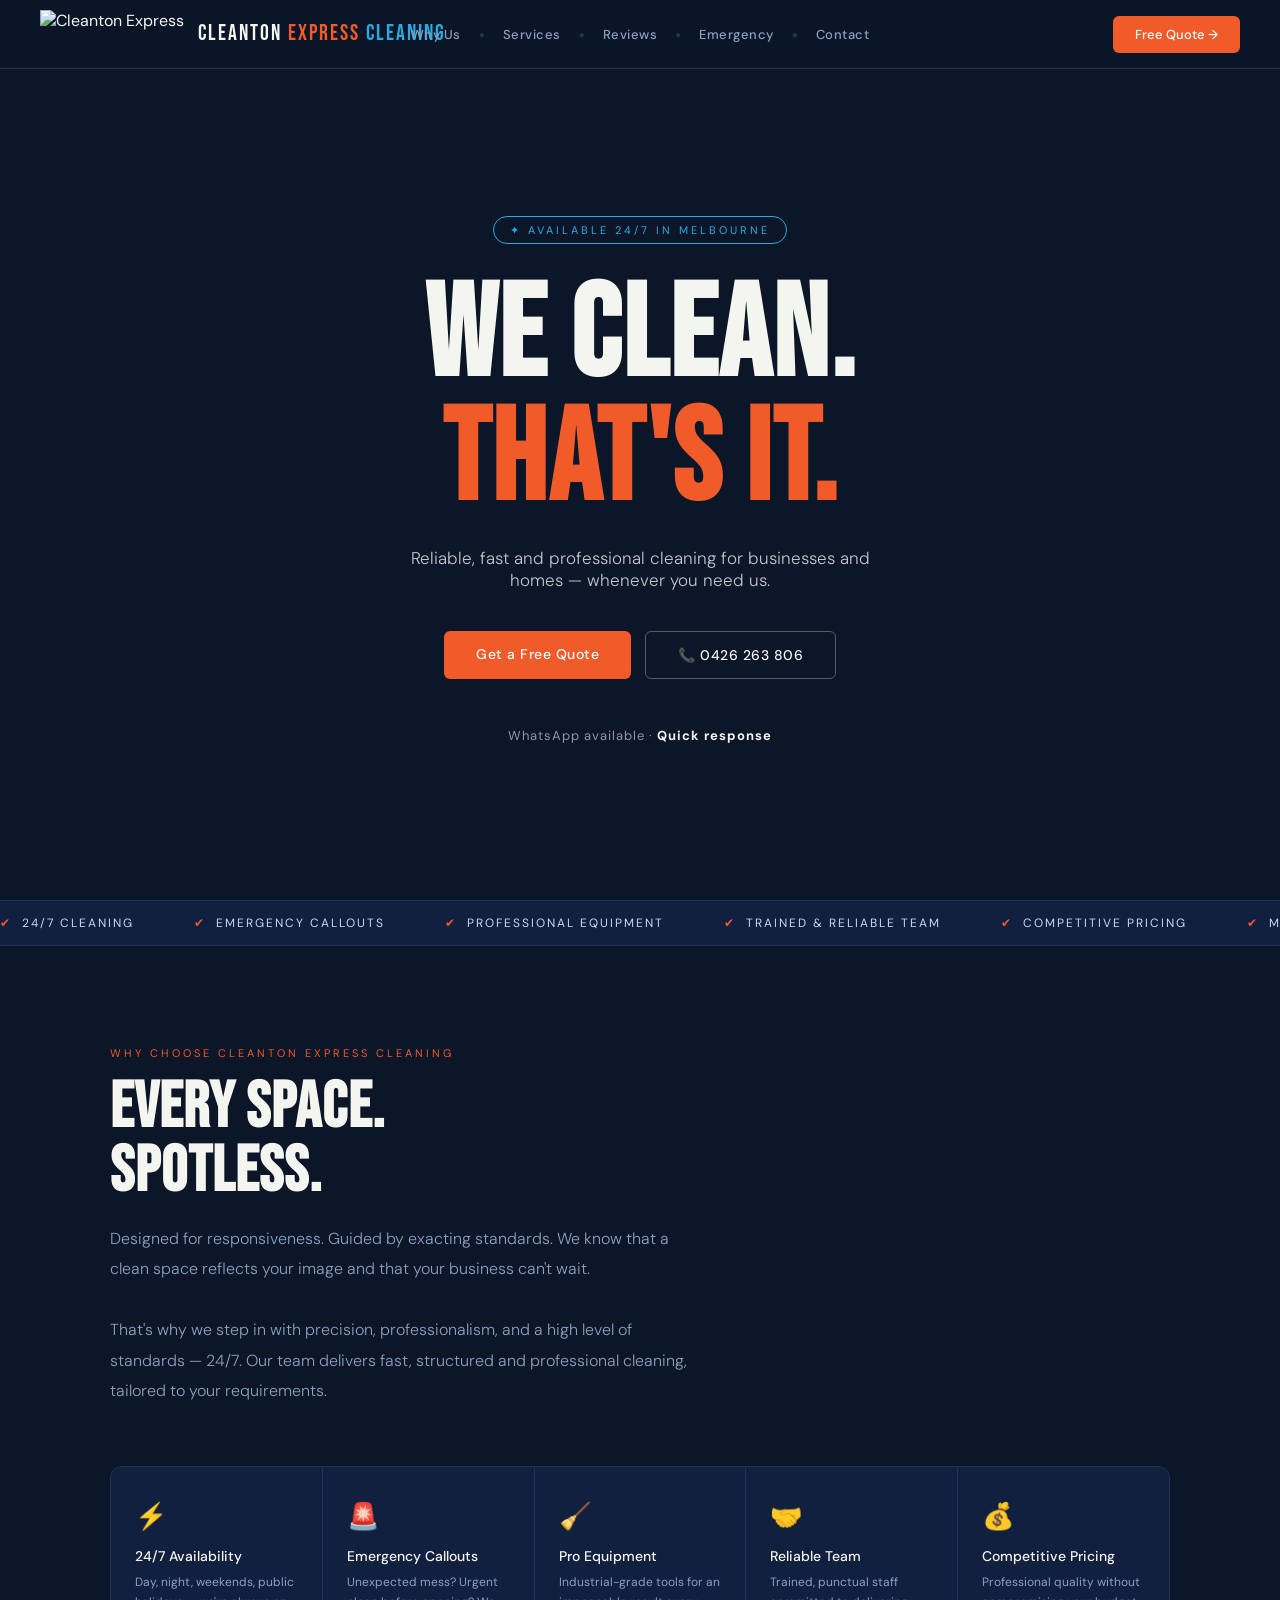
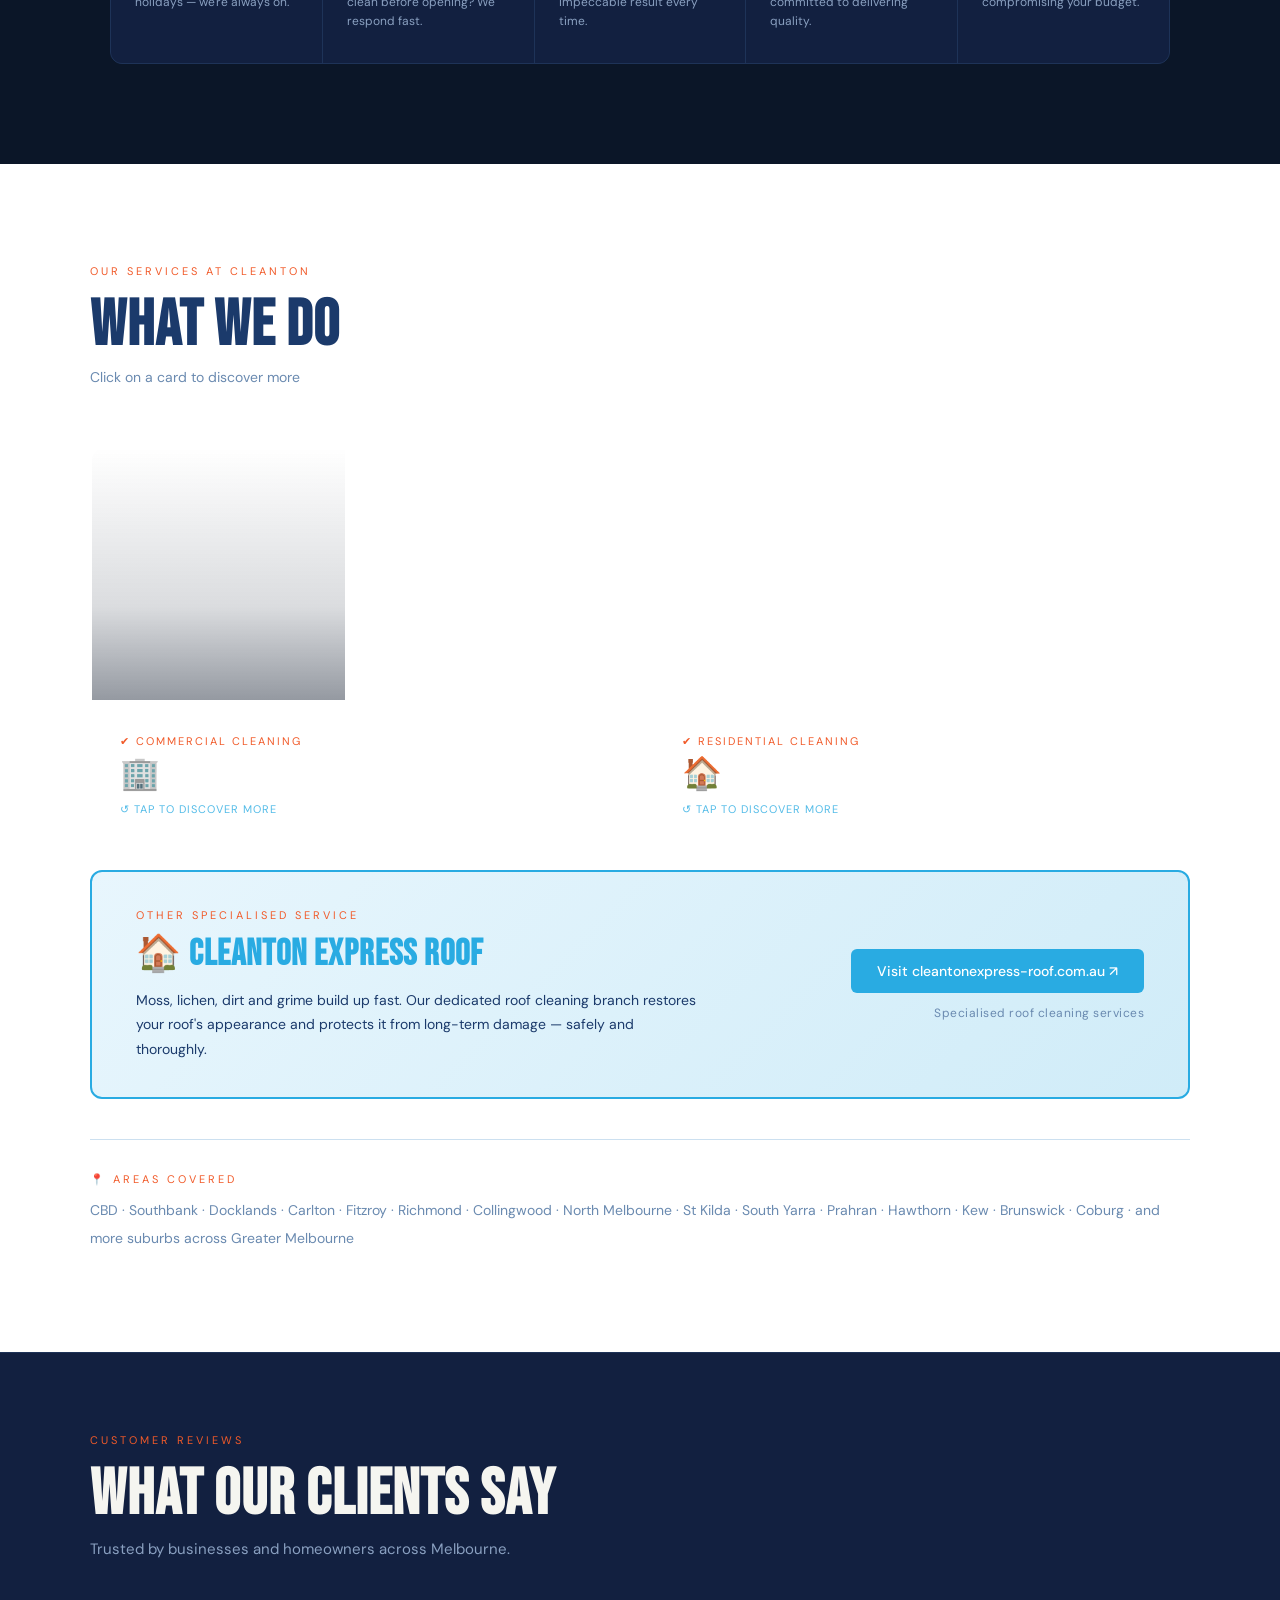
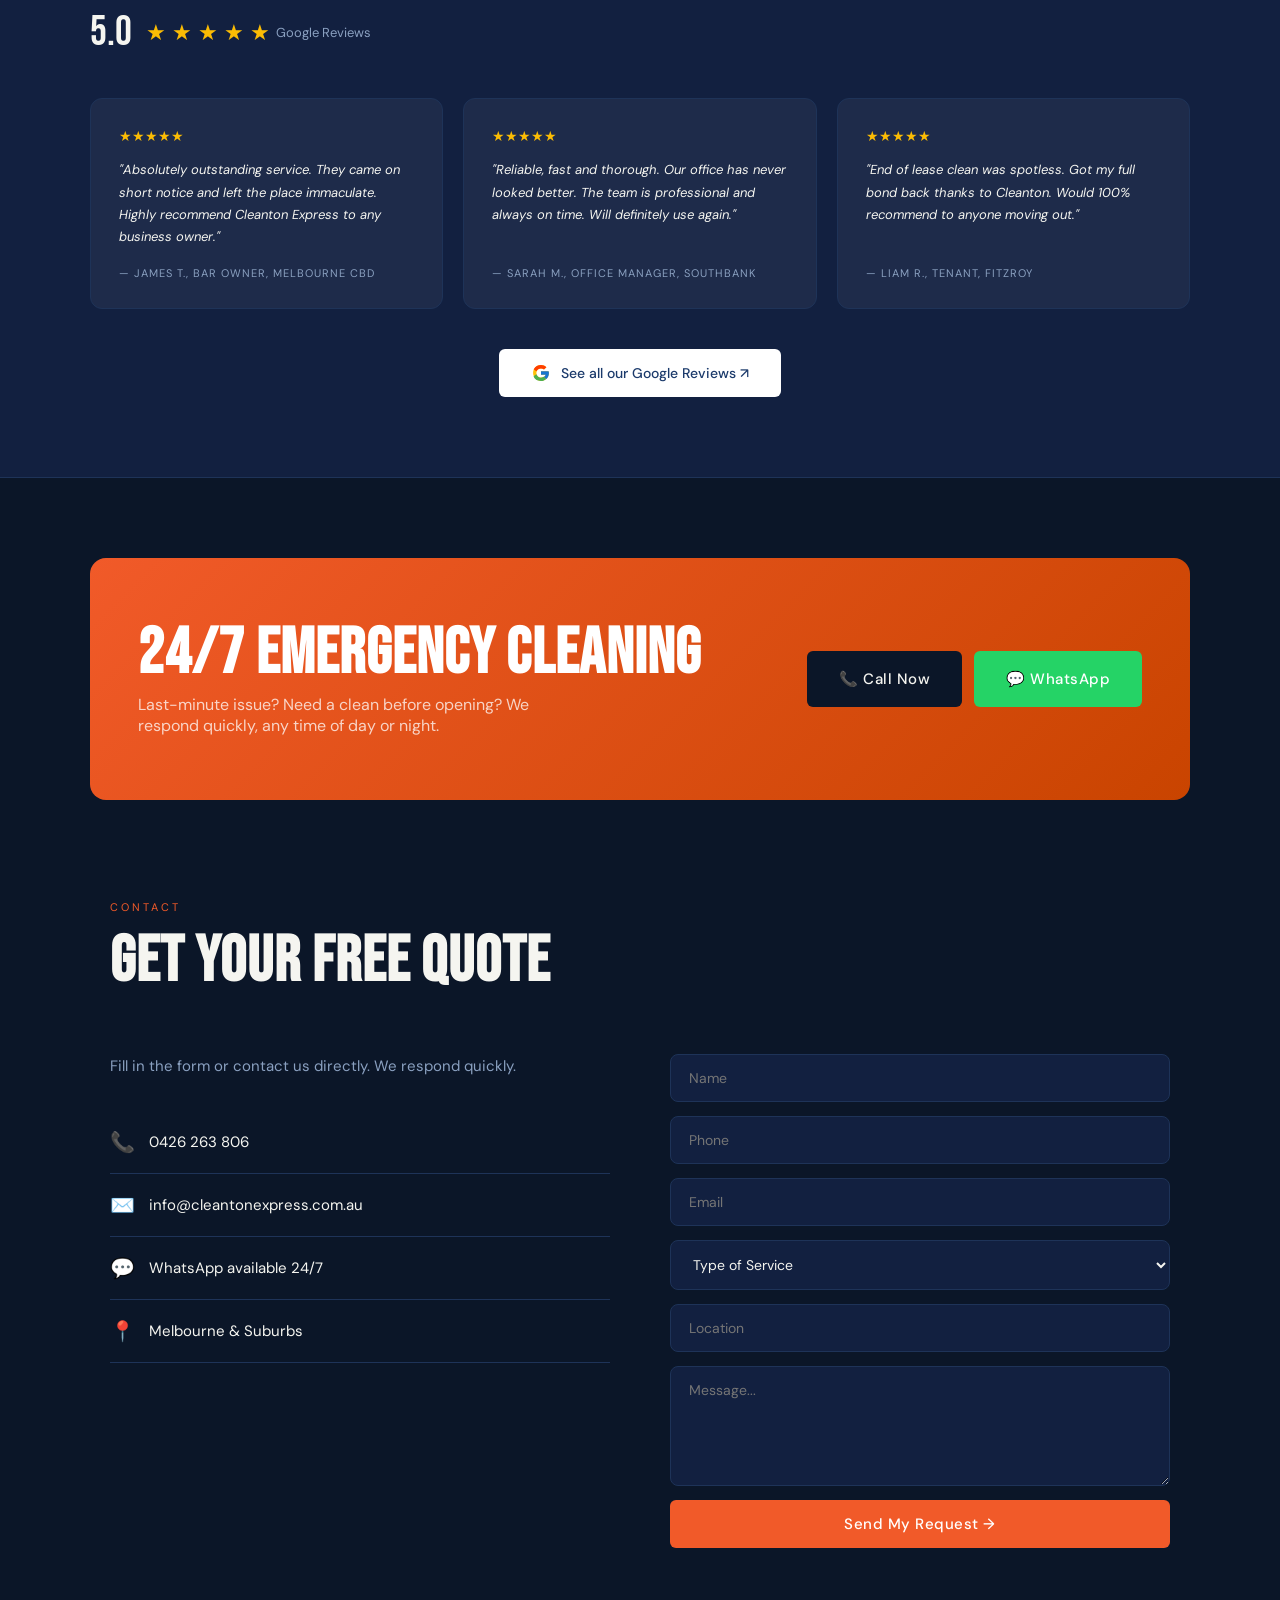
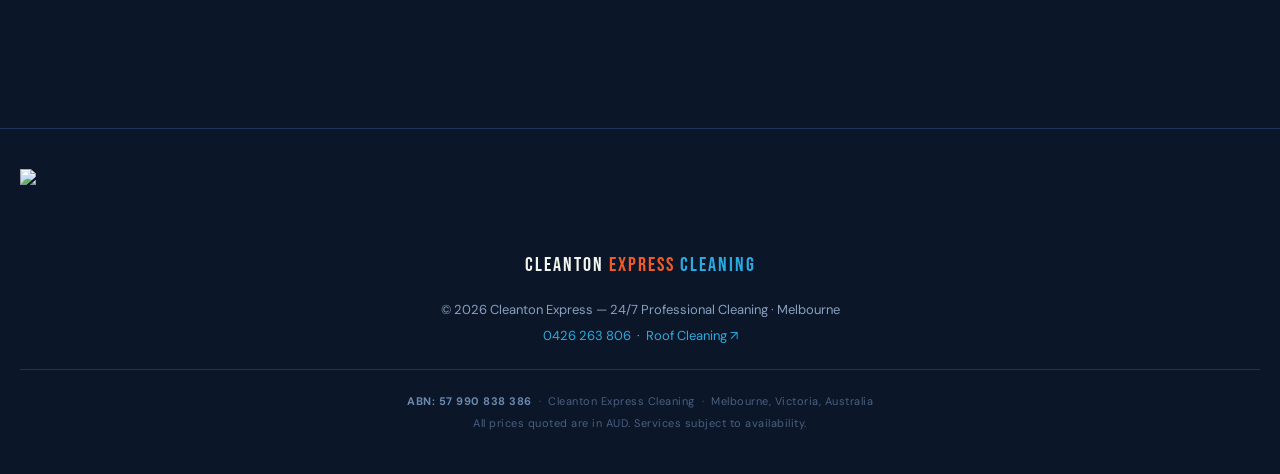
==== Cleanton_Express.html @ cadf1b38 "Add files via upload" ====
<!DOCTYPE html>
<html lang="en">
<head>
<meta charset="UTF-8">
<meta name="viewport" content="width=device-width, initial-scale=1.0">
<title>Cleanton Express | 24/7 Cleaning Services Melbourne</title>
<meta name="description" content="24/7 professional cleaning services in Melbourne. Commercial & residential. Fast response. Call 0426 263 806.">
<link rel="preconnect" href="https://fonts.googleapis.com">
<link href="https://fonts.googleapis.com/css2?family=Bebas+Neue&family=DM+Sans:wght@300;400;500&display=swap" rel="stylesheet">
<style>
:root {
--black: #0b1628;
--navy: #1B3A6B;
--blue: #29ABE2;
--orange: #F15A29;
--white: #f5f5f0;
--gray: #122040;
--muted: #8aa0c0;
--border: #1e3358;
}
*, *::before, *::after { box-sizing: border-box; margin: 0; padding: 0; }
html { scroll-behavior: smooth; }
body { font-family: 'DM Sans', sans-serif; background: var(--black); color: var(--white); overflow-x: hidden; }




/* NAV */
nav {
position: fixed; top: 0; left: 0; right: 0; z-index: 100;
display: flex; align-items: center;
padding: 10px 40px;
background: rgba(11,22,40,0.93);
backdrop-filter: blur(14px);
border-bottom: 1px solid var(--border);
}
.nav-brand { display: flex; align-items: center; gap: 14px; flex-shrink: 0; }
nav img.logo { height: 48px; width: auto; flex-shrink: 0; mix-blend-mode: screen; }
footer img { mix-blend-mode: screen; }
.nav-brand-name {
font-family: 'Bebas Neue', sans-serif;
font-size: 22px;
letter-spacing: 2px;
line-height: 1;
white-space: nowrap;
}
.nav-brand-name .n-white { color: #f5f5f0; }
.nav-brand-name .n-orange { color: var(--orange); }
.nav-brand-name .n-blue { color: var(--blue); }
.nav-links {
position: absolute;
left: 50%;
transform: translateX(-50%);
display: flex; align-items: center; gap: 4px;
}
.nav-links a {
color: var(--muted); text-decoration: none; font-size: 13px; font-weight: 500;
letter-spacing: .5px; padding: 8px 14px; border-radius: 6px;
transition: color .2s, background .2s; white-space: nowrap;
}
.nav-links a:hover { color: var(--white); background: rgba(255,255,255,.06); }
.nav-links .nav-dot { color: var(--border); font-size: 10px; user-select: none; }
nav a.nav-cta {
display: inline-block; padding: 10px 22px; background: var(--orange);
color: white; text-decoration: none; font-weight: 500; font-size: 13px;
border-radius: 6px; transition: opacity .2s, transform .2s; white-space: nowrap; flex-shrink: 0;
margin-left: auto;
}
nav a.nav-cta:hover { opacity: .88; transform: translateY(-1px); }
/* HAMBURGER */
.hamburger {
  display: none; flex-direction: column; gap: 5px; cursor: pointer;
  padding: 6px; margin-left: auto; flex-shrink: 0; background: none; border: none;
}
.hamburger span {
  display: block; width: 22px; height: 2px;
  background: var(--white); border-radius: 2px;
  transition: transform .3s, opacity .3s;
}
.hamburger.open span:nth-child(1) { transform: translateY(7px) rotate(45deg); }
.hamburger.open span:nth-child(2) { opacity: 0; }
.hamburger.open span:nth-child(3) { transform: translateY(-7px) rotate(-45deg); }

/* MOBILE MENU DRAWER */
.mobile-menu {
  display: none; position: fixed; top: 68px; left: 0; right: 0; z-index: 99;
  background: rgba(11,22,40,0.98); backdrop-filter: blur(20px);
  border-bottom: 1px solid var(--border); padding: 20px;
  flex-direction: column; gap: 4px;
  transform: translateY(-10px); opacity: 0;
  transition: transform .3s, opacity .3s;
}
.mobile-menu.open { transform: translateY(0); opacity: 1; }
.mobile-menu a {
  color: var(--muted); text-decoration: none; font-size: 15px; font-weight: 500;
  padding: 14px 16px; border-radius: 8px; transition: color .2s, background .2s;
  border-bottom: 1px solid var(--border);
}
.mobile-menu a:last-child { border-bottom: none; }
.mobile-menu a.mobile-cta {
  color: var(--white); background: var(--orange);
  text-align: center; margin-top: 10px; border-bottom: none;
}

@media(max-width: 768px) {
  .nav-links { display: none; }
  nav { padding: 10px 20px; }
  .nav-brand-name { font-size: 17px; }
  .hamburger { display: flex; }
  nav a.nav-cta { display: none; }
  .mobile-menu { display: flex; }
}




/* HERO SLIDESHOW */
 .hero {
    min-height: 100vh; position: relative; overflow: hidden;
    display: grid; place-items: center; text-align: center; padding: 120px 20px 60px;
  }
  .hero-slide {
    position: absolute; inset: 0;
    background-size: cover; background-position: center 20%;
    opacity: 0; animation: slideshow 18s infinite;
  }
  .hero-slide:nth-child(1) {
    animation-delay: 0s;
    background-image: url('images/gil-ribeiro-3hO8igCybds-unsplash.jpg');
    background-color: #0f2a55;
  }
  .hero-slide:nth-child(2) {
    animation-delay: 6s;
    background-image: url('images/momo_air-cleaning-services-9663247.jpg');
    background-color: #0d2248;
  }
  .hero-slide:nth-child(3) {
    animation-delay: 12s;
    background-image: url('images/bluelightpictures-roofers-2891664_1920.jpg');
    background-color: #122040;
  }
  @keyframes slideshow {
    0%  { opacity: 0; } 5%  { opacity: 1; } 28% { opacity: 1; } 33% { opacity: 0; } 100% { opacity: 0; }
  }
  .hero-overlay {
    position: absolute; inset: 0;
    background: linear-gradient(to bottom, rgba(11,22,40,0.45) 0%, rgba(11,22,40,0.70) 100%);
    z-index: 1;
  }
  .hero > .hero-content { position: relative; z-index: 2; }
  .badge {
    display: inline-block; border: 1px solid var(--blue); color: var(--blue);
    font-size: 11px; letter-spacing: 3px; text-transform: uppercase;
    padding: 6px 16px; border-radius: 100px; margin-bottom: 32px;
    animation: fadeUp .6s ease both;
  }
  .hero h1 {
    font-family: 'Bebas Neue', sans-serif;
    font-size: clamp(60px, 11vw, 130px); line-height: .95; letter-spacing: 2px;
    margin-bottom: 24px; animation: fadeUp .7s .1s ease both;
  }
  .hero h1 span { color: var(--orange); }
  .hero p.sub {
    font-size: 17px; color: rgba(255,255,255,.75); max-width: 480px;
    margin: 0 auto 40px; font-weight: 300; animation: fadeUp .7s .2s ease both;
  }
  .cta-group { display: flex; gap: 14px; justify-content: center; flex-wrap: wrap; animation: fadeUp .7s .3s ease both; }
  .hero-phone { margin-top: 48px; font-size: 13px; color: rgba(255,255,255,.55); letter-spacing: 1px; animation: fadeUp .7s .4s ease both; }
  .hero-phone strong { color: var(--white); }


  /* BUTTONS */
  .btn {
    display: inline-block; padding: 14px 32px;
    font-family: 'DM Sans', sans-serif; font-weight: 500; font-size: 14px;
    text-decoration: none; border-radius: 6px; transition: transform .2s, opacity .2s; letter-spacing: .5px;
  }
  .btn:hover { transform: translateY(-2px); opacity: .9; }
  .btn-primary { background: var(--orange); color: white; }
  .btn-blue    { background: var(--blue); color: white; }
  .btn-outline { background: transparent; color: var(--white); border: 1px solid rgba(255,255,255,.3); }
  .btn-dark    { background: var(--black); color: var(--white); }
  .btn-wa      { background: #25D366; color: white; }


  /* TICKER */
  .ticker-wrap { overflow: hidden; border-top: 1px solid var(--border); border-bottom: 1px solid var(--border); background: var(--gray); padding: 14px 0; }
  .ticker { display: flex; gap: 60px; animation: ticker 22s linear infinite; width: max-content; }
  .ticker span { white-space: nowrap; font-size: 12px; letter-spacing: 2px; text-transform: uppercase; color: #c8d8ee; }
  .ticker span em { color: var(--orange); font-style: normal; margin-right: 10px; }


  /* SECTIONS */
  .section { padding: 100px 20px; max-width: 1100px; margin: 0 auto; }
  .label { font-size: 11px; letter-spacing: 3px; text-transform: uppercase; color: var(--orange); margin-bottom: 16px; }
  h2 { font-family: 'Bebas Neue', sans-serif; font-size: clamp(36px, 5vw, 64px); letter-spacing: 1px; line-height: 1; margin-bottom: 20px; }
  .intro-text { color: var(--muted); font-weight: 300; max-width: 600px; line-height: 1.9; font-size: 16px; }


  /* PILLARS */
  .pillars {
    display: grid; grid-template-columns: repeat(5, 1fr); gap: 1px;
    background: var(--border); border: 1px solid var(--border); border-radius: 12px;
    overflow: hidden; margin-top: 60px;
  }
  @media(max-width: 900px) { .pillars { grid-template-columns: repeat(3, 1fr); } }
  @media(max-width: 560px) { .pillars { grid-template-columns: repeat(2, 1fr); } }
  .pillar { background: var(--gray); padding: 32px 24px; transition: background .2s; }
  .pillar:hover { background: #1a3060; }
  .pillar-icon { font-size: 26px; margin-bottom: 14px; }
  .pillar h3 { font-size: 14px; font-weight: 500; margin-bottom: 8px; }
  .pillar p { font-size: 12px; color: var(--muted); line-height: 1.6; }


  /* SERVICES — WHITE */
  .services-outer { background: #fff; padding: 100px 20px; }
  .services-inner { max-width: 1100px; margin: 0 auto; }
  .services-outer .label { color: var(--orange); }
  .services-outer h2 { color: var(--navy); }
  /* 2-column grid: Commercial + Residential side by side, Roof full width below */
  .services-grid { display: grid; grid-template-columns: 1fr 1fr; gap: 24px; margin-top: 60px; }
  @media(max-width: 640px) { .services-grid { grid-template-columns: 1fr; } }
  .services-grid .card-roof-wide { grid-column: 1 / -1; }

  .flip-card {
    perspective: 1000px;
    cursor: pointer;
    height: 400px;
  }
  .flip-card-inner {
    position: relative; width: 100%; height: 100%;
    transform-style: preserve-3d;
    transition: transform 0.65s cubic-bezier(.4,0,.2,1);
    border-radius: 12px;
  }
  .flip-card.flipped .flip-card-inner { transform: rotateY(180deg); }

  /* FRONT — image with overlay title */
  .flip-front {
    position: absolute; inset: 0;
    backface-visibility: hidden; -webkit-backface-visibility: hidden;
    border-radius: 12px; overflow: hidden;
    background-size: cover; background-position: center;
    display: flex; flex-direction: column; justify-content: flex-end;
    padding: 28px;
    border: 2px solid transparent;
    transition: border-color .3s, transform .3s;
  }
  .flip-card:hover .flip-front { border-color: var(--blue); transform: scale(1.01); }
  .flip-front-overlay {
    position: absolute; inset: 0; border-radius: 12px;
    background: linear-gradient(to top, rgba(11,22,40,0.88) 0%, rgba(11,22,40,0.15) 60%, transparent 100%);
  }
  .flip-front-content { position: relative; z-index: 2; }
  .flip-front-content .flip-tag {
    font-size: 11px; letter-spacing: 2px; color: var(--orange);
    text-transform: uppercase; margin-bottom: 6px; display: block;
  }
  .flip-front-content h3 {
    font-family: 'Bebas Neue', sans-serif; font-size: 32px;
    letter-spacing: 1px; color: #fff; margin-bottom: 0;
  }
  .flip-hint-front {
    font-size: 11px; letter-spacing: 1px; color: var(--blue);
    text-transform: uppercase; margin-top: 8px; opacity: 0.8;
  }

  /* BACK — white card with list */
  .flip-back {
    position: absolute; inset: 0;
    backface-visibility: hidden; -webkit-backface-visibility: hidden;
    border-radius: 12px; padding: 30px;
    background: #f0f6fc; border: 1px solid #cce0f0;
    display: flex; flex-direction: column; overflow: hidden;
    transform: rotateY(180deg);
  }
  .flip-back h3 {
    font-family: 'Bebas Neue', sans-serif; font-size: 28px;
    letter-spacing: 1px; margin-bottom: 20px; color: var(--blue);
  }
  .flip-back .flip-back-desc {
    font-size: 13px; color: #4a6a90; line-height: 1.6; margin-bottom: 16px;
  }
  .flip-back-bottom {
    margin-top: auto; display: flex; align-items: center; justify-content: space-between;
  }
  .flip-hint-back {
    font-size: 11px; letter-spacing: 1px; color: var(--orange);
    text-transform: uppercase; opacity: 0.7;
  }

  .service-card { background: #f0f6fc; border: 1px solid #cce0f0; border-radius: 12px; padding: 36px; transition: border-color .2s; }
  .service-card:hover { border-color: var(--blue); }
  .service-card h3 { font-family: 'Bebas Neue', sans-serif; font-size: 28px; letter-spacing: 1px; margin-bottom: 20px; color: var(--blue); }
  .service-list { list-style: none; overflow: hidden; }
  .service-list li { padding: 7px 0; border-bottom: 1px solid #ddeaf5; font-size: 13px; color: var(--navy); display: flex; align-items: center; gap: 8px; }
  .service-list li:last-child { border-bottom: none; }
  .service-list li::before { content: '→'; color: var(--orange); font-size: 11px; flex-shrink: 0; }
  .zones { display: flex; flex-wrap: wrap; gap: 10px; margin-top: 24px; }
  .zone { font-size: 12px; letter-spacing: 1px; background: #e4f2fc; border: 1px solid #b8d9f0; padding: 6px 14px; border-radius: 100px; color: var(--navy); }

  /* ROOF CARD (3rd card, external link style) */
  .roof-card {
    background: linear-gradient(135deg, #e8f6fd, #d0ecf8);
    border: 2px solid var(--blue);
    border-radius: 12px;
    padding: 36px;
    display: flex;
    flex-direction: column;
    transition: border-color .2s, transform .2s;
    text-decoration: none;
    color: inherit;
    min-height: 340px;
  }
  .roof-card:hover { border-color: var(--orange); transform: translateY(-3px); }
  .roof-card h3 { font-family: 'Bebas Neue', sans-serif; font-size: 28px; letter-spacing: 1px; margin-bottom: 8px; color: var(--blue); }
  .roof-sub-label { font-size: 11px; letter-spacing: 2px; text-transform: uppercase; color: var(--orange); margin-bottom: 20px; }
  .roof-card p { font-size: 14px; color: var(--navy); line-height: 1.7; }
  .roof-card .roof-cta {
    margin-top: auto;
    padding-top: 24px;
    display: inline-flex;
    align-items: center;
    gap: 8px;
    font-size: 13px;
    font-weight: 500;
    color: var(--blue);
    letter-spacing: .5px;
  }
  .roof-card .roof-cta span { font-size: 16px; }

  .card-roof-wide:hover { border-color: var(--orange) !important; transform: translateY(-2px); }

  /* SPECIALTY BANNERS */
  .specialty-banners { display: flex; flex-direction: column; gap: 16px; max-width: 1100px; margin: 0 auto 80px; padding: 80px 20px 0; }
  .spec-banner {
    background: linear-gradient(135deg, var(--navy), #0f2a55);
    border: 1px solid var(--border); border-radius: 12px;
    padding: 32px 40px; display: flex; align-items: center; justify-content: space-between; flex-wrap: wrap; gap: 20px;
  }
  .spec-banner h3 { font-family: 'Bebas Neue', sans-serif; font-size: 24px; letter-spacing: 1px; color: var(--blue); display: flex; align-items: center; gap: 10px; margin-bottom: 6px; }
  .spec-banner p { color: var(--muted); font-size: 14px; line-height: 1.6; max-width: 560px; }


  /* REVIEWS SECTION */
  .reviews-outer {
    background: var(--gray);
    padding: 80px 20px;
    border-top: 1px solid var(--border);
    border-bottom: 1px solid var(--border);
  }
  .reviews-inner { max-width: 1100px; margin: 0 auto; }
  .reviews-inner .label { color: var(--orange); }
  .reviews-inner h2 { color: var(--white); margin-bottom: 12px; }
  .reviews-sub { color: var(--muted); font-size: 15px; margin-bottom: 48px; }
  .stars-row { display: flex; align-items: center; gap: 6px; margin-bottom: 40px; }
  .stars-row .star { color: #FBBC04; font-size: 22px; }
  .stars-row .rating-num { font-family: 'Bebas Neue', sans-serif; font-size: 42px; color: var(--white); margin-right: 8px; }
  .stars-row .rating-count { color: var(--muted); font-size: 13px; }
  .reviews-grid { display: grid; grid-template-columns: repeat(3, 1fr); gap: 20px; }
  @media(max-width: 900px) { .reviews-grid { grid-template-columns: 1fr 1fr; } }
  @media(max-width: 560px) { .reviews-grid { grid-template-columns: 1fr; } }
  .review-card {
    background: rgba(255,255,255,.05);
    border: 1px solid var(--border);
    border-radius: 12px;
    padding: 28px;
    display: flex;
    flex-direction: column;
    transition: border-color .2s;
  }
  .review-card:hover { border-color: var(--blue); }
  .review-stars { color: #FBBC04; font-size: 14px; margin-bottom: 14px; }
  .review-text { color: var(--white); font-size: 13px; line-height: 1.7; margin-bottom: 18px; font-style: italic; flex: 1; }
  .review-author { font-size: 11px; color: var(--muted); letter-spacing: 1px; text-transform: uppercase; }
  .reviews-cta {
    margin-top: 40px;
    text-align: center;
  }
  .reviews-cta a {
    display: inline-flex; align-items: center; gap: 10px;
    padding: 14px 32px; background: white; color: var(--navy);
    text-decoration: none; border-radius: 6px; font-weight: 500; font-size: 14px;
    transition: transform .2s, opacity .2s;
  }
  .reviews-cta a:hover { transform: translateY(-2px); opacity: .92; }
  .gmb-logo { width: 20px; height: 20px; }


  /* EMERGENCY */
  .emergency {
    background: linear-gradient(135deg, var(--orange), #c94400);
    border-radius: 16px; padding: 64px 48px;
    display: flex; align-items: center; justify-content: space-between; flex-wrap: wrap;
    gap: 32px; margin: 0 20px; max-width: 1100px;
  }
  @media(min-width: 1140px) { .emergency { margin-left: auto; margin-right: auto; } }
  .emergency h2 { color: white; margin-bottom: 8px; }
  .emergency p { color: rgba(255,255,255,.75); font-size: 16px; max-width: 400px; }
  .emergency-btns { display: flex; gap: 12px; flex-wrap: wrap; }


  /* CONTACT */
  .contact-grid { display: grid; grid-template-columns: 1fr 1fr; gap: 60px; align-items: start; margin-top: 60px; }
  @media(max-width: 768px) { .contact-grid { grid-template-columns: 1fr; } }
  .contact-info > p { color: var(--muted); font-size: 15px; line-height: 1.7; margin-bottom: 32px; }
  .contact-item { display: flex; align-items: center; gap: 14px; padding: 18px 0; border-bottom: 1px solid var(--border); font-size: 15px; text-decoration: none; color: var(--white); transition: color .2s; }
  .contact-item:hover { color: var(--blue); }
  .contact-item .icon { font-size: 20px; }
  form { display: flex; flex-direction: column; gap: 14px; }
  input, textarea, select { width: 100%; padding: 14px 18px; background: var(--gray); border: 1px solid var(--border); color: var(--white); border-radius: 8px; font-family: 'DM Sans', sans-serif; font-size: 14px; outline: none; transition: border-color .2s; }
  input:focus, textarea:focus, select:focus { border-color: var(--blue); }
  select option { background: var(--gray); }
  textarea { resize: vertical; min-height: 120px; }


  /* FOOTER */
  footer { border-top: 1px solid var(--border); margin-top: 80px; padding: 40px 20px; text-align: center; font-size: 13px; color: var(--muted); line-height: 2; }
  footer img { height: 56px; margin-bottom: 20px; display: block; margin-left: auto; margin-right: auto; }


  /* ANIMS */
  @keyframes fadeUp { from { opacity: 0; transform: translateY(24px); } to { opacity: 1; transform: translateY(0); } }
  @keyframes ticker { from { transform: translateX(0); } to { transform: translateX(-50%); } }


  /* ===================== RESPONSIVE MOBILE ===================== */
  @media (max-width: 768px) {
    .hero { padding: 100px 20px 60px; }
    .hero h1 { font-size: clamp(48px, 15vw, 80px); }
    .hero p.sub { font-size: 15px; }
    .cta-group { flex-direction: column; align-items: center; gap: 10px; }
    .cta-group .btn { width: 100%; max-width: 320px; text-align: center; }
    .badge { font-size: 10px; letter-spacing: 2px; padding: 5px 12px; }
    .section { padding: 60px 20px; }
    h2 { font-size: clamp(32px, 9vw, 48px); }
    .pillars { grid-template-columns: repeat(2, 1fr); margin-top: 36px; }
    .pillar { padding: 22px 16px; }
    .services-outer { padding: 60px 16px; }
    .services-grid { grid-template-columns: 1fr; gap: 16px; margin-top: 36px; }
    .flip-card { height: 360px; }
    .flip-back { overflow-y: auto; }
    .card-roof-wide { flex-direction: column !important; padding: 24px 20px !important; gap: 20px !important; }
    .card-roof-wide > div:last-child { align-items: flex-start !important; width: 100%; }
    .reviews-outer { padding: 60px 16px; }
    .reviews-grid { grid-template-columns: 1fr; }
    .stars-row .rating-num { font-size: 36px; }
    .emergency { padding: 40px 24px; margin: 0 16px; border-radius: 12px; }
    .emergency h2 { font-size: clamp(28px, 8vw, 42px); }
    .emergency-btns { flex-direction: column; width: 100%; }
    .emergency-btns .btn { width: 100%; text-align: center; padding: 16px 24px; }
    .section#contact { padding: 60px 16px; }
    .contact-grid { gap: 36px; }
    footer { padding: 36px 16px; font-size: 12px; }
    footer img { height: 44px; }
  }

  @media (max-width: 400px) {
    .nav-brand-name { font-size: 14px; letter-spacing: 1px; }
    nav img.logo { height: 36px; }
    .hero h1 { font-size: 42px; }
    .pillars { grid-template-columns: 1fr; }
  }
</style>
</head>
<body>


<!-- NAV -->
<nav>
  <div class="nav-brand">
    <img class="logo" src="images/Logo_détouré.png" alt="Cleanton Express">
    <div class="nav-brand-name">
      <span class="n-white">CLEANTON </span><span class="n-orange">EXPRESS </span><span class="n-blue">CLEANING</span>
    </div>
  </div>
  <div class="nav-links">
    <a href="#why">Why Us</a>
    <span class="nav-dot">●</span>
    <a href="#services">Services</a>
    <span class="nav-dot">●</span>
    <a href="#reviews">Reviews</a>
    <span class="nav-dot">●</span>
    <a href="#emergency">Emergency</a>
    <span class="nav-dot">●</span>
    <a href="#contact">Contact</a>
  </div>
  <a href="#contact" class="nav-cta">Free Quote →</a>
  <button class="hamburger" id="hamburger" aria-label="Menu"><span></span><span></span><span></span></button>
</nav>
<!-- MOBILE DRAWER -->
<div class="mobile-menu" id="mobileMenu">
  <a href="#why" onclick="closeMenu()">Why Us</a>
  <a href="#services" onclick="closeMenu()">Services</a>
  <a href="#reviews" onclick="closeMenu()">Reviews</a>
  <a href="#emergency" onclick="closeMenu()">Emergency</a>
  <a href="#contact" onclick="closeMenu()">Contact</a>
  <a href="#contact" class="mobile-cta" onclick="closeMenu()">Free Quote →</a>
</div>


<!-- HERO -->
<header class="hero" id="home">
  <div class="hero-slide"></div>
  <div class="hero-slide"></div>
  <div class="hero-slide"></div>
  <div class="hero-overlay"></div>
  <div class="hero-content">
    <div class="badge">✦ Available 24/7 in Melbourne</div>
    <h1>WE CLEAN.<br><span>THAT'S IT.</span></h1>
    <p class="sub">Reliable, fast and professional cleaning for businesses and homes — whenever you need us.</p>
    <div class="cta-group">
      <a href="#contact" class="btn btn-primary">Get a Free Quote</a>
      <a href="tel:0426263806" class="btn btn-outline">📞 0426 263 806</a>
    </div>
    <p class="hero-phone">WhatsApp available · <strong>Quick response</strong></p>
  </div>
</header>


<!-- TICKER -->
<div class="ticker-wrap" aria-hidden="true">
  <div class="ticker">
    <span><em>✔</em>24/7 Cleaning</span>
    <span><em>✔</em>Emergency Callouts</span>
    <span><em>✔</em>Professional Equipment</span>
    <span><em>✔</em>Trained & Reliable Team</span>
    <span><em>✔</em>Competitive Pricing</span>
    <span><em>✔</em>Melbourne CBD & Suburbs</span>
    <span><em>✔</em>Roof Cleaning</span>
    <span><em>✔</em>24/7 Cleaning</span>
    <span><em>✔</em>Emergency Callouts</span>
    <span><em>✔</em>Professional Equipment</span>
    <span><em>✔</em>Trained & Reliable Team</span>
    <span><em>✔</em>Competitive Pricing</span>
    <span><em>✔</em>Melbourne CBD & Suburbs</span>
    <span><em>✔</em>Roof Cleaning</span>
  </div>
</div>


<!-- WHY -->
<section class="section" id="why">
  <p class="label">Why choose Cleanton Express CLEANING</p>
  <h2>Every space.<br>Spotless.</h2>
  <p class="intro-text">
    Designed for responsiveness. Guided by exacting standards. We know that a clean space reflects your image and that your business can't wait.<br><br>
    That's why we step in with precision, professionalism, and a high level of standards — 24/7. Our team delivers fast, structured and professional cleaning, tailored to your requirements.
  </p>
  <div class="pillars">
    <div class="pillar"><div class="pillar-icon">⚡</div><h3>24/7 Availability</h3><p>Day, night, weekends, public holidays — we're always on.</p></div>
    <div class="pillar"><div class="pillar-icon">🚨</div><h3>Emergency Callouts</h3><p>Unexpected mess? Urgent clean before opening? We respond fast.</p></div>
    <div class="pillar"><div class="pillar-icon">🧹</div><h3>Pro Equipment</h3><p>Industrial-grade tools for an impeccable result every time.</p></div>
    <div class="pillar"><div class="pillar-icon">🤝</div><h3>Reliable Team</h3><p>Trained, punctual staff committed to delivering quality.</p></div>
    <div class="pillar"><div class="pillar-icon">💰</div><h3>Competitive Pricing</h3><p>Professional quality without compromising your budget.</p></div>
  </div>
</section>


<!-- SERVICES — WHITE BG -->
<div class="services-outer" id="services">
  <div class="services-inner">
    <p class="label">Our Services <span style="color:var(--orange);">at CLEANTON</span></p>
    <h2>What we do</h2>
    <p style="color:#6a8ab0; font-size:14px; margin-bottom:0; margin-top:-10px;">Click on a card to discover more</p>

    <div class="services-grid">

      <!-- COMMERCIAL — flip card -->
      <div class="flip-card" id="card-commercial" onclick="this.classList.toggle('flipped')">
        <div class="flip-card-inner">
          <!-- FRONT — image with overlay title -->
          <div class="flip-front" style="background-image: url('images/the-graphic-space-kLZs4yoR0uU-unsplash.jpg');">
            <div class="flip-front-overlay"></div>
            <div class="flip-front-content">
              <span class="flip-tag">✔ Commercial Cleaning</span>
              <h3>🏢 Commercial</h3>
              <p class="flip-hint-front">↺ Tap to discover more</p>
            </div>
          </div>
          <!-- BACK — text list -->
          <div class="flip-back">
            <h3>Bars, Offices & More</h3>
            <p class="flip-back-desc">We adapt to your schedule and deliver spotless results, every time.</p>
            <ul class="service-list">
              <li>Bars & Nightclubs</li>
              <li>Gyms & Fitness Studios</li>
              <li>Offices & Corporate Spaces</li>
              <li>Retail Stores</li>
              <li>After-Event Cleaning</li>
              <li>Emergency Cleaning</li>
            </ul>
            <div class="flip-back-bottom">
              <a href="#contact" class="btn btn-primary" style="font-size:13px; padding:11px 22px;" onclick="event.stopPropagation()">Get a Quote →</a>
              <span class="flip-hint-back">↺ Flip back</span>
            </div>
          </div>
        </div>
      </div>

      <!-- RESIDENTIAL — flip card -->
      <div class="flip-card" id="card-residential" onclick="this.classList.toggle('flipped')">
        <div class="flip-card-inner">
          <!-- FRONT — image with overlay title -->
          <div class="flip-front" style="background-image: url('images/renkilde-cleaning-8660309.jpg');">
            <div class="flip-front-overlay"></div>
            <div class="flip-front-content">
              <span class="flip-tag">✔ Residential Cleaning</span>
              <h3>🏠 Residential</h3>
              <p class="flip-hint-front">↺ Tap to discover more</p>
            </div>
          </div>
          <!-- BACK — text list -->
          <div class="flip-back">
            <h3>Your Home, Spotless</h3>
            <p class="flip-back-desc">Regular cleans, end-of-lease, deep cleans — we bring your home back to its best.</p>
            <ul class="service-list">
              <li>Regular Home Cleaning</li>
              <li>End of Lease Cleaning</li>
              <li>Deep Cleaning</li>
              <li>Move-In / Move-Out Cleaning</li>
            </ul>
            <div class="flip-back-bottom">
              <a href="#contact" class="btn btn-primary" style="font-size:13px; padding:11px 22px;" onclick="event.stopPropagation()">Get a Quote →</a>
              <span class="flip-hint-back">↺ Flip back</span>
            </div>
          </div>
        </div>
      </div>

      <!-- ROOF — wide static link card (no flip needed, external site) -->
      <a class="card-roof-wide" href="https://cleantonexpress-roof.com.au" target="_blank" rel="noopener"
         style="grid-column:1/-1; display:flex; align-items:center; justify-content:space-between; gap:32px;
                background:linear-gradient(135deg,#e8f6fd,#d0ecf8); border:2px solid var(--blue);
                border-radius:12px; padding:36px 44px; text-decoration:none;
                transition:border-color .2s, transform .2s; flex-wrap:wrap;">
        <div style="flex:1; min-width:240px;">
          <p style="font-size:11px; letter-spacing:3px; text-transform:uppercase; color:var(--orange); margin-bottom:10px;">Other Specialised Service</p>
          <h3 style="font-family:'Bebas Neue',sans-serif; font-size:36px; letter-spacing:1px; color:var(--blue); margin-bottom:12px;">🏠 Cleanton Express Roof</h3>
          <p style="font-size:14px; color:var(--navy); line-height:1.75; max-width:560px;">
            Moss, lichen, dirt and grime build up fast. Our dedicated roof cleaning branch restores your roof's appearance and protects it from long-term damage — safely and thoroughly.
          </p>
        </div>
        <div style="display:flex; flex-direction:column; align-items:flex-end; gap:12px; flex-shrink:0;">
          <span style="display:inline-flex; align-items:center; gap:8px; background:var(--blue); color:white;
                       padding:13px 26px; border-radius:6px; font-size:14px; font-weight:500; white-space:nowrap;">
            Visit cleantonexpress-roof.com.au ↗
          </span>
          <span style="font-size:12px; color:#6a8ab0; letter-spacing:.5px;">Specialised roof cleaning services</span>
        </div>
      </a>

    </div>

    <!-- AREAS COVERED — plain text below grid -->
    <div style="margin-top:40px; padding-top:32px; border-top:1px solid #cce0f0;">
      <p class="label" style="color:var(--orange); margin-bottom:10px;">📍 Areas Covered</p>
      <p style="font-size:14px; color:#6a8ab0; line-height:2;">
        CBD · Southbank · Docklands · Carlton · Fitzroy · Richmond · Collingwood · North Melbourne · St Kilda · South Yarra · Prahran · Hawthorn · Kew · Brunswick · Coburg · and more suburbs across Greater Melbourne
      </p>
    </div>

  </div>
</div>


<!-- REVIEWS SECTION -->
<div class="reviews-outer" id="reviews">
  <div class="reviews-inner">
    <p class="label">Customer Reviews</p>
    <h2>What our clients say</h2>
    <p class="reviews-sub">Trusted by businesses and homeowners across Melbourne.</p>

    <div class="stars-row">
      <span class="rating-num">5.0</span>
      <span class="star">★</span>
      <span class="star">★</span>
      <span class="star">★</span>
      <span class="star">★</span>
      <span class="star">★</span>
      <span class="rating-count">Google Reviews</span>
    </div>

    <div class="reviews-grid">

      <div class="review-card">
        <div class="review-stars">★★★★★</div>
        <p class="review-text">"Absolutely outstanding service. They came on short notice and left the place immaculate. Highly recommend Cleanton Express to any business owner."</p>
        <p class="review-author">— James T., Bar Owner, Melbourne CBD</p>
      </div>

      <div class="review-card">
        <div class="review-stars">★★★★★</div>
        <p class="review-text">"Reliable, fast and thorough. Our office has never looked better. The team is professional and always on time. Will definitely use again."</p>
        <p class="review-author">— Sarah M., Office Manager, Southbank</p>
      </div>

      <div class="review-card">
        <div class="review-stars">★★★★★</div>
        <p class="review-text">"End of lease clean was spotless. Got my full bond back thanks to Cleanton. Would 100% recommend to anyone moving out."</p>
        <p class="review-author">— Liam R., Tenant, Fitzroy</p>
      </div>

    </div>

    <!-- 🔗 Remplace href par ton lien Google My Business -->
    <div class="reviews-cta">
      <a href="#" target="_blank" rel="noopener" id="gmb-link">
        <svg class="gmb-logo" viewBox="0 0 48 48" xmlns="http://www.w3.org/2000/svg">
          <path fill="#FFC107" d="M43.6 20.2H42V20H24v8h11.3C33.7 32.1 29.3 35 24 35c-6.1 0-11-4.9-11-11s4.9-11 11-11c2.8 0 5.3 1 7.2 2.7l5.7-5.7C33.5 6.9 29 5 24 5 13.5 5 5 13.5 5 24s8.5 19 19 19 19-8.5 19-19c0-1.3-.1-2.6-.4-3.8z"/>
          <path fill="#FF3D00" d="M6.3 14.7l6.6 4.8C14.7 16 19.1 13 24 13c2.8 0 5.3 1 7.2 2.7l5.7-5.7C33.5 6.9 29 5 24 5c-7.2 0-13.5 3.7-17.1 9.3z"/>
          <path fill="#4CAF50" d="M24 43c4.9 0 9.3-1.9 12.6-4.9l-5.8-5c-1.8 1.3-4 2-6.8 2-5.2 0-9.6-3.5-11.2-8.2l-6.5 5C8.2 39 15.6 43 24 43z"/>
          <path fill="#1976D2" d="M43.6 20.2H42V20H24v8h11.3c-.8 2.2-2.3 4.1-4.2 5.5l5.8 5c-.4.4 6.1-4.5 6.1-14.5 0-1.3-.1-2.6-.4-3.8z"/>
        </svg>
        See all our Google Reviews ↗
      </a>
    </div>
  </div>
</div>


<!-- EMERGENCY -->
<div style="padding: 80px 0 0;">
  <div class="emergency" id="emergency">
    <div>
      <h2>24/7 EMERGENCY CLEANING</h2>
      <p>Last-minute issue? Need a clean before opening? We respond quickly, any time of day or night.</p>
    </div>
    <div class="emergency-btns">
      <a href="tel:0426263806" class="btn btn-dark" style="font-size:15px; padding:18px 32px;">📞 Call Now</a>
      <a href="https://wa.me/61426263806" target="_blank" class="btn btn-wa" style="font-size:15px; padding:18px 32px;">💬 WhatsApp</a>
    </div>
  </div>
</div>


<!-- CONTACT -->
<section class="section" id="contact">
  <p class="label">Contact</p>
  <h2>Get Your Free Quote</h2>
  <div class="contact-grid">
    <div class="contact-info">
      <p>Fill in the form or contact us directly. We respond quickly.</p>
      <a href="tel:0426263806" class="contact-item"><span class="icon">📞</span><span>0426 263 806</span></a>
      <a href="mailto:info@cleantonexpress.com.au" class="contact-item"><span class="icon">✉️</span><span>info@cleantonexpress.com.au</span></a>
      <a href="https://wa.me/61426263806" target="_blank" class="contact-item"><span class="icon">💬</span><span>WhatsApp available 24/7</span></a>
      <a href="https://maps.google.com/?q=Melbourne" target="_blank" class="contact-item"><span class="icon">📍</span><span>Melbourne & Suburbs</span></a>
    </div>
    <form>
      <input type="text" placeholder="Name" required>
      <input type="tel" placeholder="Phone" required>
      <input type="email" placeholder="Email" required>
      <select>
        <option value="">Type of Service</option>
        <option>Commercial Cleaning</option>
        <option>Residential Cleaning</option>
        <option>Roof Cleaning</option>
        <option>Emergency Cleaning</option>
      </select>
      <input type="text" placeholder="Location">
      <textarea placeholder="Message..."></textarea>
      <button type="submit" class="btn btn-primary" style="font-size:15px; border:none; cursor:pointer;">Send My Request →</button>
    </form>
  </div>
</section>


<!-- FOOTER -->
<footer>
  <img src="images/Logo_détouré.png" alt="Cleanton Express">
  <div style="font-family:'Bebas Neue',sans-serif; font-size:20px; letter-spacing:2px; margin-bottom:12px;">
    <span style="color:#f5f5f0;">CLEANTON </span><span style="color:var(--orange);">EXPRESS </span><span style="color:var(--blue);">CLEANING</span>
  </div>
  © 2026 Cleanton Express — 24/7 Professional Cleaning · Melbourne<br>
  <a href="tel:0426263806" style="color: var(--blue); text-decoration:none;">0426 263 806</a>
  &nbsp;·&nbsp;
  <a href="https://cleantonexpress-roof.com.au" target="_blank" style="color:var(--blue); text-decoration:none;">Roof Cleaning ↗</a>
  <div style="margin-top:20px; padding-top:20px; border-top:1px solid var(--border); font-size:11px; color:#4a6080; letter-spacing:.5px; line-height:2;">
    <strong style="color:#6a8ab0;">ABN: 57 990 838 386</strong>
    &nbsp;·&nbsp; Cleanton Express Cleaning
    &nbsp;·&nbsp; Melbourne, Victoria, Australia<br>
    All prices quoted are in AUD. Services subject to availability.
  </div>
</footer>

</body>
</html>

<script>
  const hamburger = document.getElementById('hamburger');
  const mobileMenu = document.getElementById('mobileMenu');
  if (hamburger && mobileMenu) {
    hamburger.addEventListener('click', () => {
      hamburger.classList.toggle('open');
      mobileMenu.classList.toggle('open');
    });
  }
  function closeMenu() {
    if (hamburger) hamburger.classList.remove('open');
    if (mobileMenu) mobileMenu.classList.remove('open');
  }
  document.addEventListener('click', (e) => {
    if (hamburger && mobileMenu && !hamburger.contains(e.target) && !mobileMenu.contains(e.target)) closeMenu();
  });
</script>
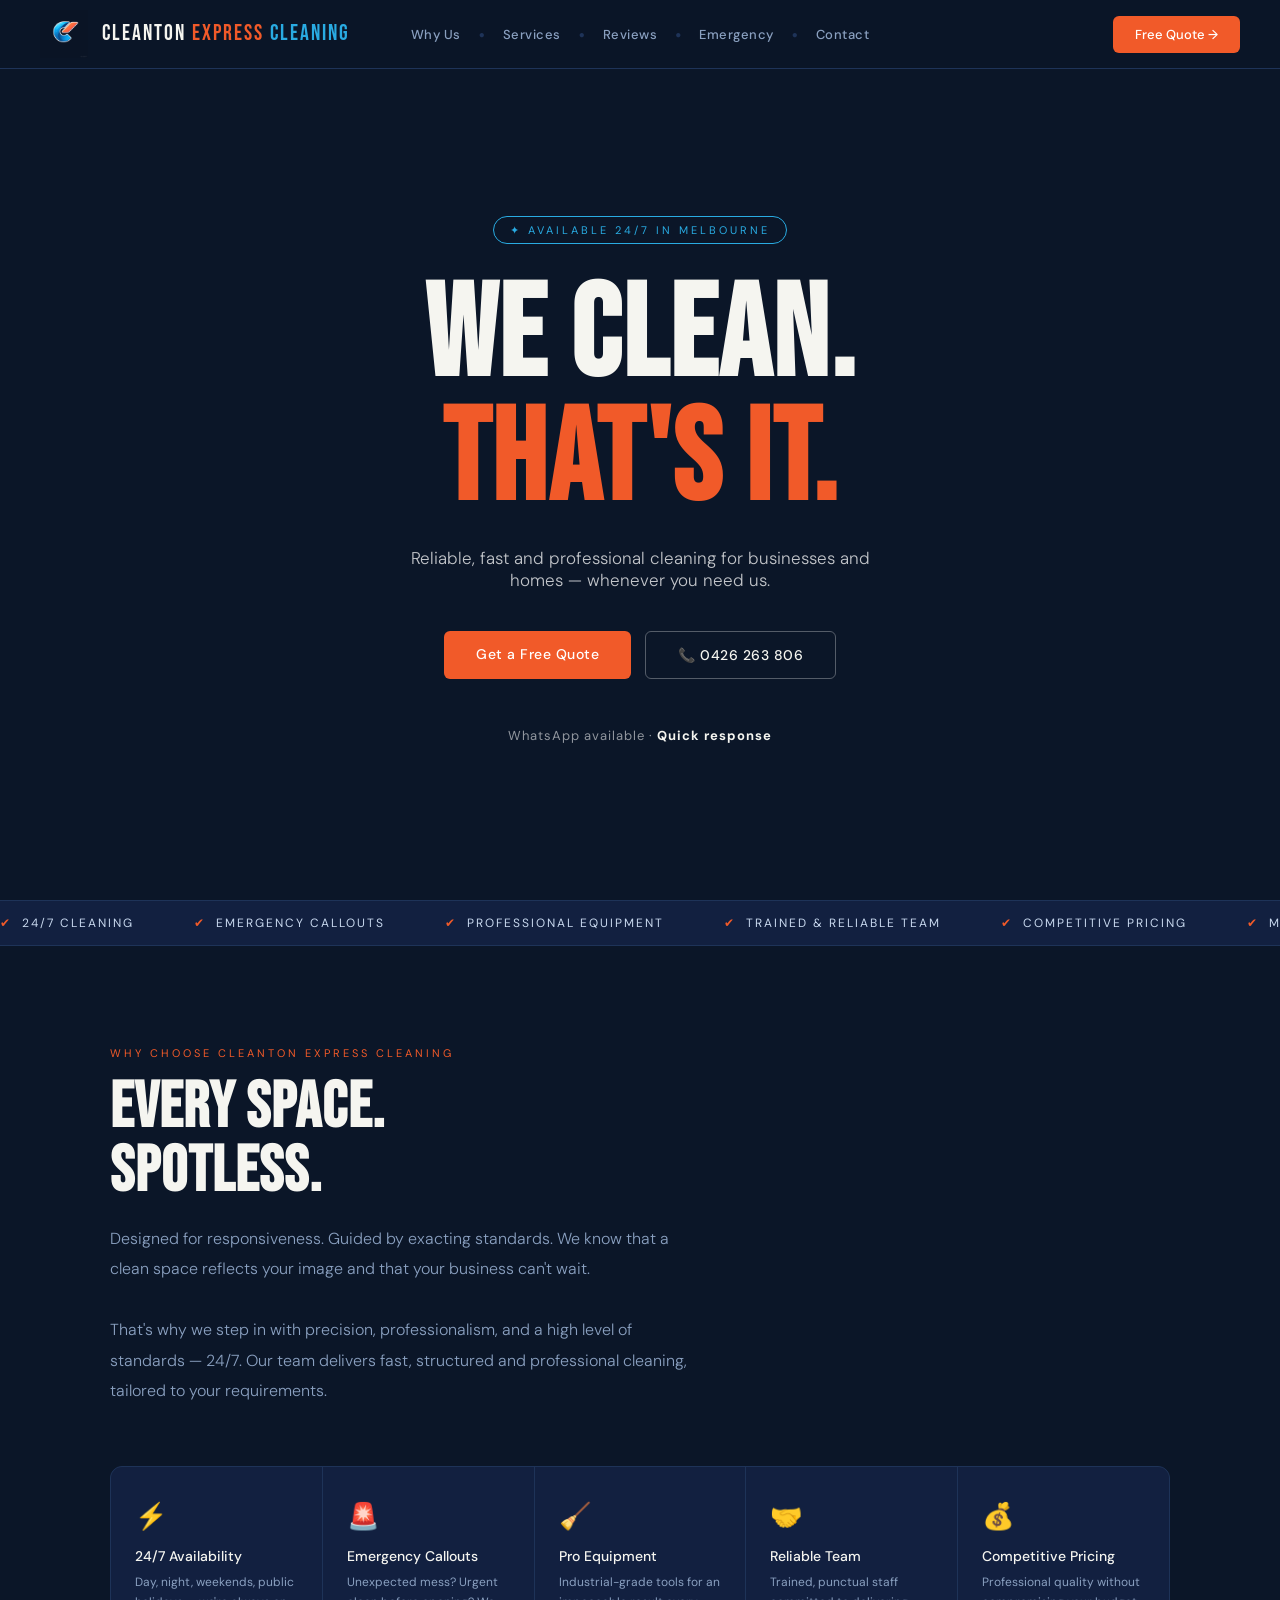
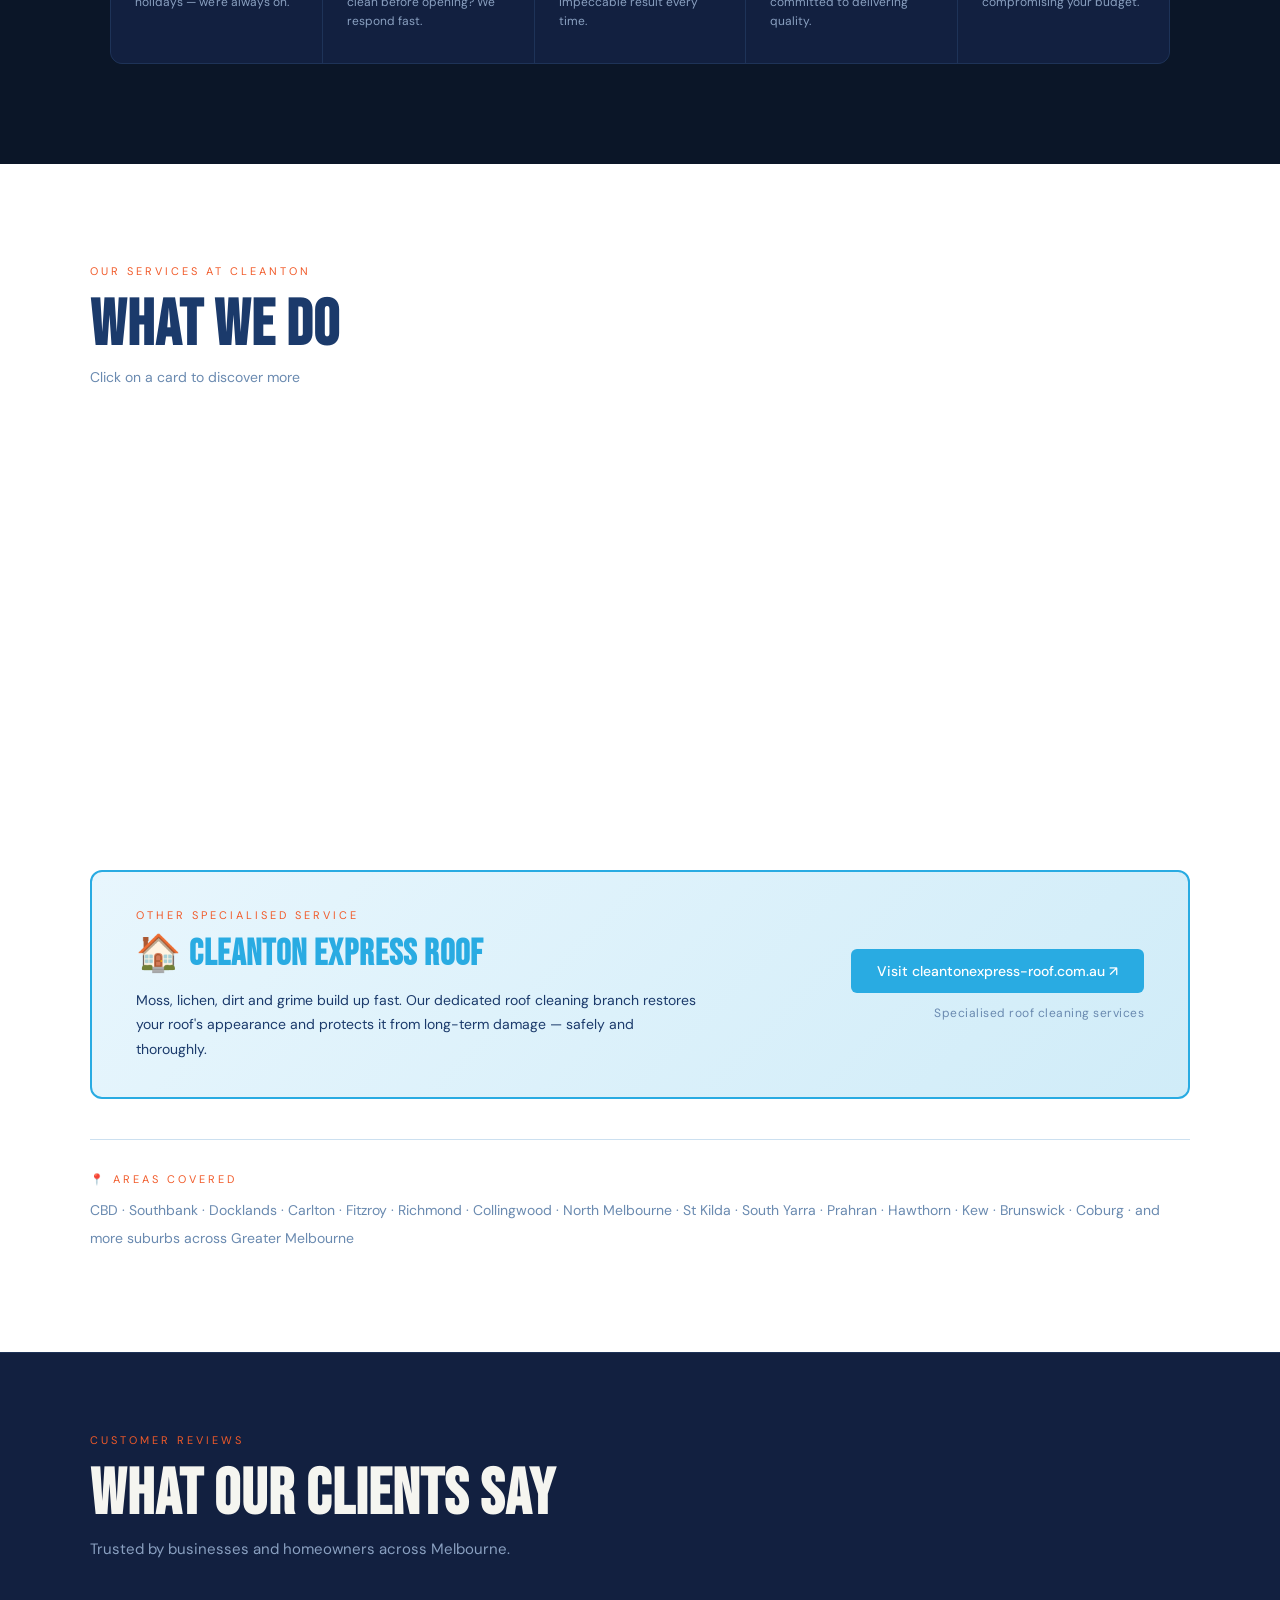
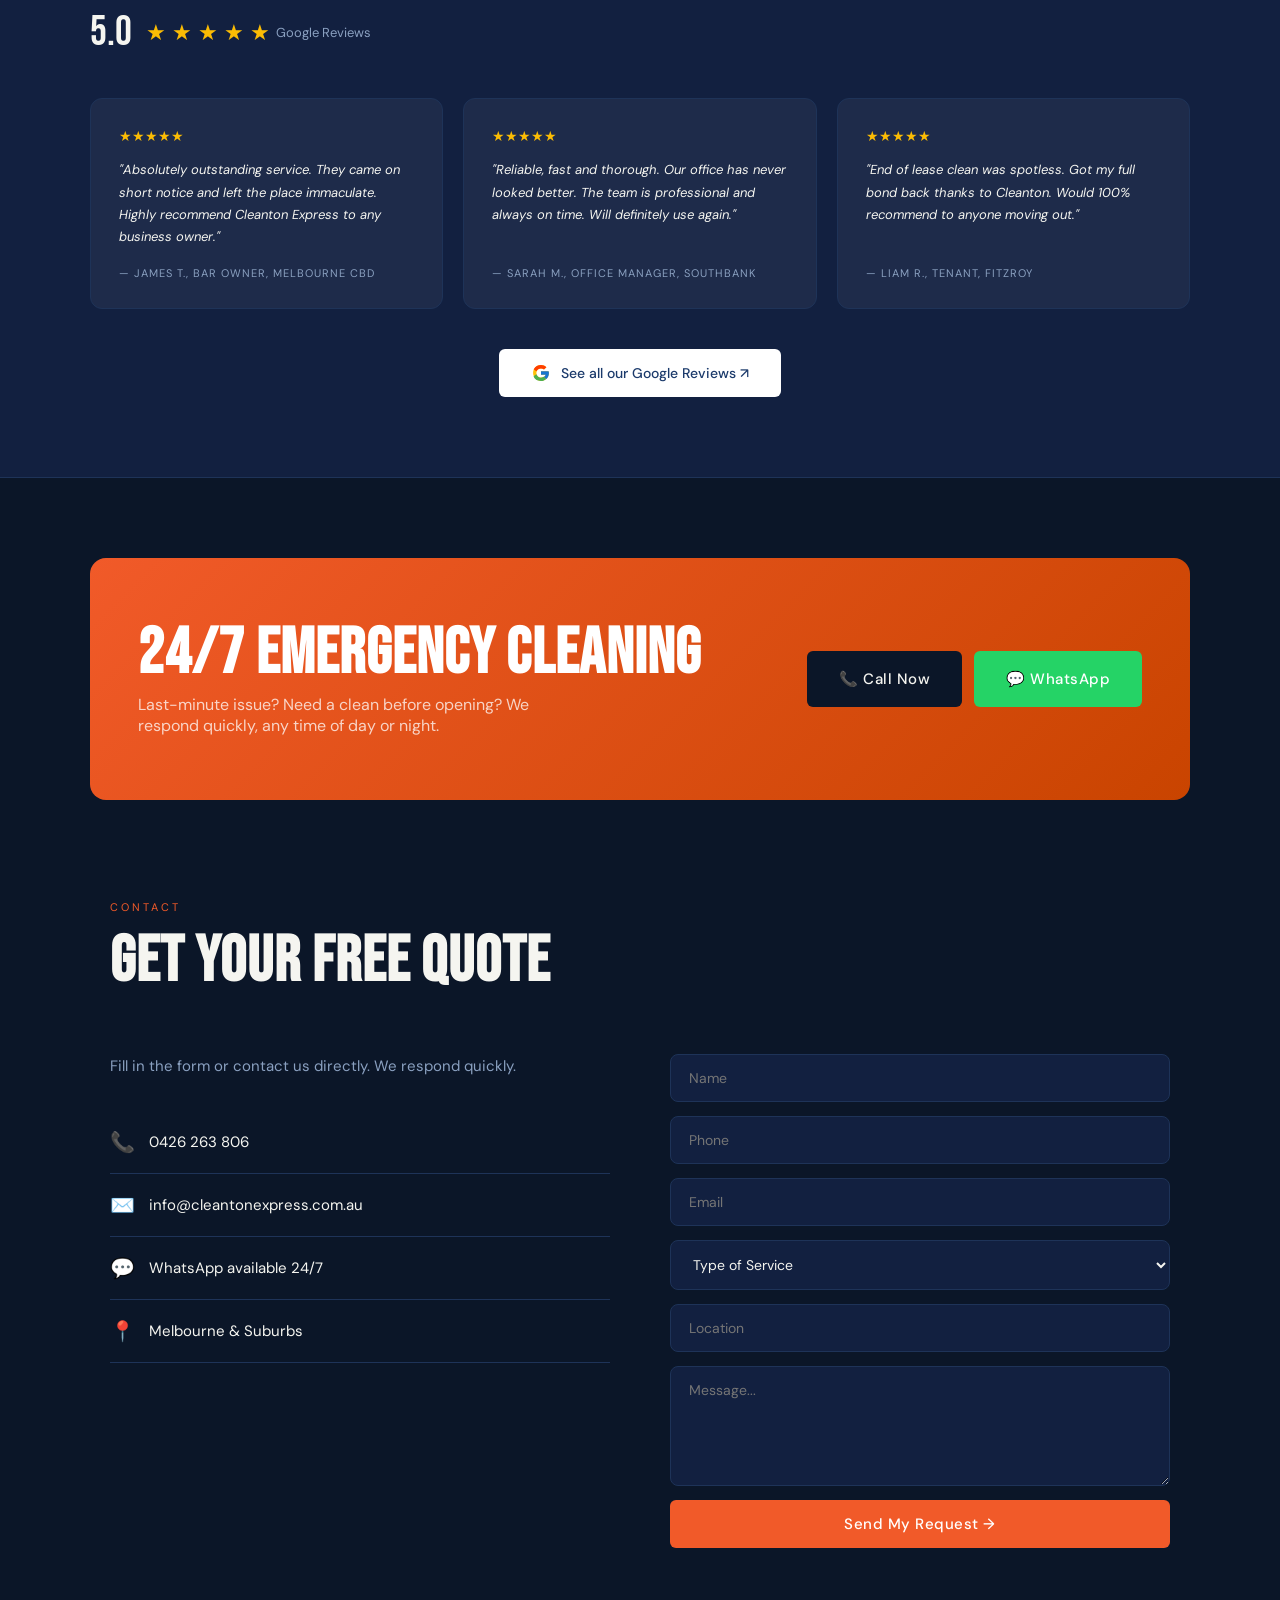
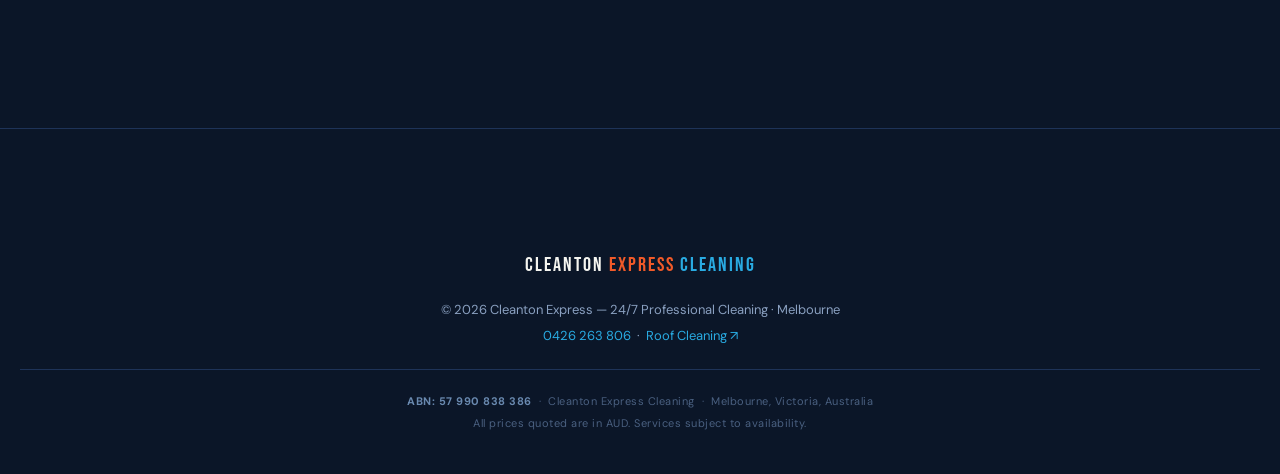
==== commit d13342f1: "Update Cleanton_Express.html" ====
--- a/Cleanton_Express.html
+++ b/Cleanton_Express.html
@@ -469,7 +469,7 @@
 <!-- NAV -->
 <nav>
   <div class="nav-brand">
-    <img class="logo" src="images/Logo_détouré.png" alt="Cleanton Express">
+    <img class="logo" src="images/Logo_detoure.png" alt="Cleanton Express">
     <div class="nav-brand-name">
       <span class="n-white">CLEANTON </span><span class="n-orange">EXPRESS </span><span class="n-blue">CLEANING</span>
     </div>
@@ -767,7 +767,7 @@
 
 <!-- FOOTER -->
 <footer>
-  <img src="images/Logo_détouré.png" alt="Cleanton Express">
+  <img src="images/Logo_detoure.png" alt="Cleanton Express">
   <div style="font-family:'Bebas Neue',sans-serif; font-size:20px; letter-spacing:2px; margin-bottom:12px;">
     <span style="color:#f5f5f0;">CLEANTON </span><span style="color:var(--orange);">EXPRESS </span><span style="color:var(--blue);">CLEANING</span>
   </div>
